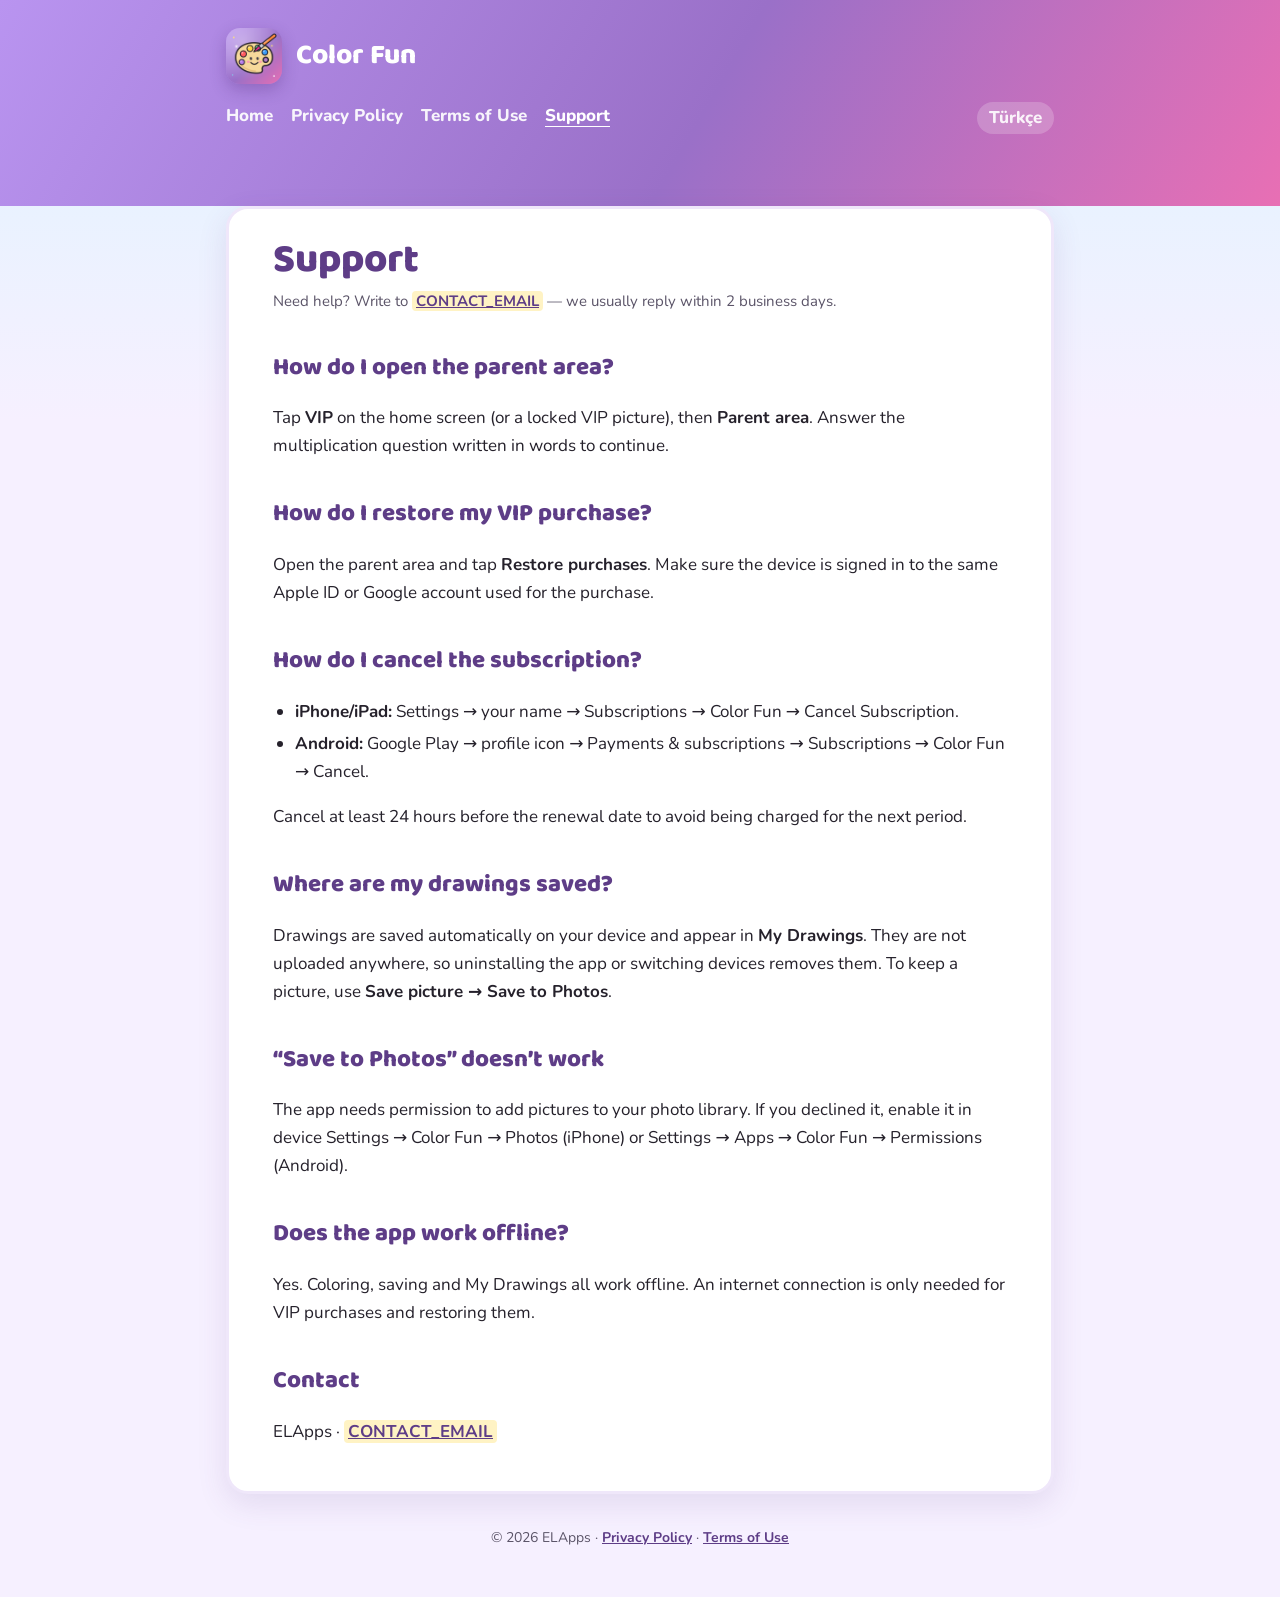
==== support.html @ 16841229 "Add files via upload" ====
<!doctype html>
<html lang="en">
<head>
<meta charset="utf-8">
<meta name="viewport" content="width=device-width, initial-scale=1">
<title>Support – Color Fun</title>
<meta name="description" content="Help and support for the Color Fun kids coloring app.">
<link rel="icon" href="assets/favicon.png">
<link rel="preconnect" href="https://fonts.googleapis.com">
<link rel="preconnect" href="https://fonts.gstatic.com" crossorigin>
<link href="https://fonts.googleapis.com/css2?family=Baloo+2:wght@800&family=Nunito:wght@400;700;800&display=swap" rel="stylesheet">
<link rel="stylesheet" href="style.css">
<link rel="alternate" hreflang="tr" href="tr/destek.html">
</head>
<body>
<header class="site"><div class="wrap">
  <a class="brand" href="./"><img src="assets/icon.png" alt=""><span>Color Fun</span></a>
  <nav class="top" aria-label="Main">
    <a href="./">Home</a>
    <a href="privacy.html">Privacy Policy</a>
    <a href="terms.html">Terms of Use</a>
    <a href="support.html" aria-current="page">Support</a>
    <a class="lang" href="tr/destek.html" hreflang="tr" lang="tr">Türkçe</a>
  </nav>
</div></header>
<main class="wrap">
<article class="card">
  <h1>Support</h1>
  <p class="meta">Need help? Write to <a class="placeholder" href="mailto:CONTACT_EMAIL">CONTACT_EMAIL</a> — we usually reply within 2 business days.</p>

  <h2>How do I open the parent area?</h2>
  <p>Tap <strong>VIP</strong> on the home screen (or a locked VIP picture), then <strong>Parent area</strong>. Answer the multiplication question written in words to continue.</p>

  <h2>How do I restore my VIP purchase?</h2>
  <p>Open the parent area and tap <strong>Restore purchases</strong>. Make sure the device is signed in to the same Apple ID or Google account used for the purchase.</p>

  <h2>How do I cancel the subscription?</h2>
  <ul>
    <li><strong>iPhone/iPad:</strong> Settings → your name → Subscriptions → Color Fun → Cancel Subscription.</li>
    <li><strong>Android:</strong> Google Play → profile icon → Payments &amp; subscriptions → Subscriptions → Color Fun → Cancel.</li>
  </ul>
  <p>Cancel at least 24 hours before the renewal date to avoid being charged for the next period.</p>

  <h2>Where are my drawings saved?</h2>
  <p>Drawings are saved automatically on your device and appear in <strong>My Drawings</strong>. They are not uploaded anywhere, so uninstalling the app or switching devices removes them. To keep a picture, use <strong>Save picture → Save to Photos</strong>.</p>

  <h2>“Save to Photos” doesn’t work</h2>
  <p>The app needs permission to add pictures to your photo library. If you declined it, enable it in device Settings → Color Fun → Photos (iPhone) or Settings → Apps → Color Fun → Permissions (Android).</p>

  <h2>Does the app work offline?</h2>
  <p>Yes. Coloring, saving and My Drawings all work offline. An internet connection is only needed for VIP purchases and restoring them.</p>

  <h2>Contact</h2>
  <p>ELApps · <a class="placeholder" href="mailto:CONTACT_EMAIL">CONTACT_EMAIL</a></p>
</article>
</main>
<footer>© 2026 ELApps · <a href="privacy.html">Privacy Policy</a> · <a href="terms.html">Terms of Use</a></footer>
</body>
</html>
---- style.css ----
:root {
  --lavender: #9a70c8;
  --lavender-dark: #5e3d87;
  --lavender-light: #efe7fa;
  --pink: #f52e91;
  --sky: #ddf4ff;
  --ink: #25212b;
  --muted: #5b5468;
  --card: #ffffff;
  --radius: 22px;
}
* { box-sizing: border-box; }
html { -webkit-text-size-adjust: 100%; background: #f6f0ff; }
body {
  margin: 0;
  font-family: 'Nunito', system-ui, -apple-system, 'Segoe UI', Roboto, sans-serif;
  color: var(--ink);
  background: linear-gradient(180deg, var(--sky) 0, #f6f0ff 420px, #f6f0ff 100%);
  min-height: 100vh;
  line-height: 1.65;
  font-size: 17px;
}
a { color: var(--lavender-dark); font-weight: 700; }
a:focus-visible { outline: 3px solid var(--pink); outline-offset: 2px; border-radius: 4px; }
header.site {
  background: linear-gradient(120deg, #b994f0, var(--lavender) 55%, #e86fb4);
  color: #fff;
  padding: 28px 16px 72px;
}
.wrap { max-width: 860px; margin: 0 auto; padding: 0 16px; }
.brand { display: flex; align-items: center; gap: 14px; text-decoration: none; color: #fff; }
.brand img { width: 56px; height: 56px; border-radius: 14px; box-shadow: 0 6px 16px rgba(60, 20, 100, .25); }
.brand span { font-family: 'Baloo 2', 'Nunito', sans-serif; font-weight: 800; font-size: 28px; }
nav.top { display: flex; flex-wrap: wrap; gap: 8px 18px; margin-top: 18px; }
nav.top a { color: #fff; text-decoration: none; font-weight: 800; opacity: .92; }
nav.top a[aria-current="page"] { text-decoration: underline; text-underline-offset: 5px; opacity: 1; }
nav.top .lang { margin-left: auto; background: rgba(255, 255, 255, .22); padding: 2px 12px; border-radius: 999px; }
main { margin-top: -48px; }
.card {
  background: var(--card);
  border-radius: var(--radius);
  padding: 28px clamp(18px, 4vw, 44px);
  box-shadow: 0 10px 30px rgba(94, 61, 135, .12);
  border: 3px solid var(--lavender-light);
}
h1 { font-family: 'Baloo 2', 'Nunito', sans-serif; font-weight: 800; color: var(--lavender-dark); line-height: 1.15; margin: 0 0 6px; font-size: clamp(30px, 5vw, 40px); }
h2 { font-family: 'Baloo 2', 'Nunito', sans-serif; font-weight: 800; color: var(--lavender-dark); margin: 34px 0 6px; font-size: 24px; }
h3 { margin: 22px 0 4px; font-size: 18px; }
.meta { color: var(--muted); font-size: 15px; margin: 0 0 18px; }
.callout { background: var(--lavender-light); border-radius: 16px; padding: 16px 20px; margin: 18px 0; }
.callout strong { color: var(--lavender-dark); }
ul { padding-left: 22px; }
li { margin: 4px 0; }
table { width: 100%; border-collapse: collapse; margin: 12px 0; font-size: 15px; }
th, td { text-align: left; padding: 10px 12px; border-bottom: 1px solid #e8e1f3; vertical-align: top; }
th { background: #f7f2ff; color: var(--lavender-dark); }
.table-scroll { overflow-x: auto; }
.grid { display: grid; grid-template-columns: repeat(auto-fit, minmax(220px, 1fr)); gap: 16px; margin-top: 18px; }
.tile { display: block; text-decoration: none; color: var(--ink); font-weight: 400; background: #faf7ff; border: 3px solid var(--lavender-light); border-radius: 18px; padding: 18px; }
.tile:hover { border-color: var(--lavender); }
.tile b { display: block; color: var(--lavender-dark); font-size: 19px; margin-bottom: 4px; }
.hero { display: flex; gap: 22px; align-items: center; flex-wrap: wrap; }
.hero img { width: 112px; height: 112px; border-radius: 26px; box-shadow: 0 8px 20px rgba(94, 61, 135, .2); }
.badges { display: flex; flex-wrap: wrap; gap: 8px; margin-top: 10px; }
.badges span { background: #fff0f7; color: #b0166a; font-weight: 800; font-size: 14px; border-radius: 999px; padding: 4px 12px; }
footer { color: var(--muted); font-size: 14px; text-align: center; padding: 32px 16px 48px; }
.placeholder { background: #fff3c4; padding: 0 4px; border-radius: 4px; }
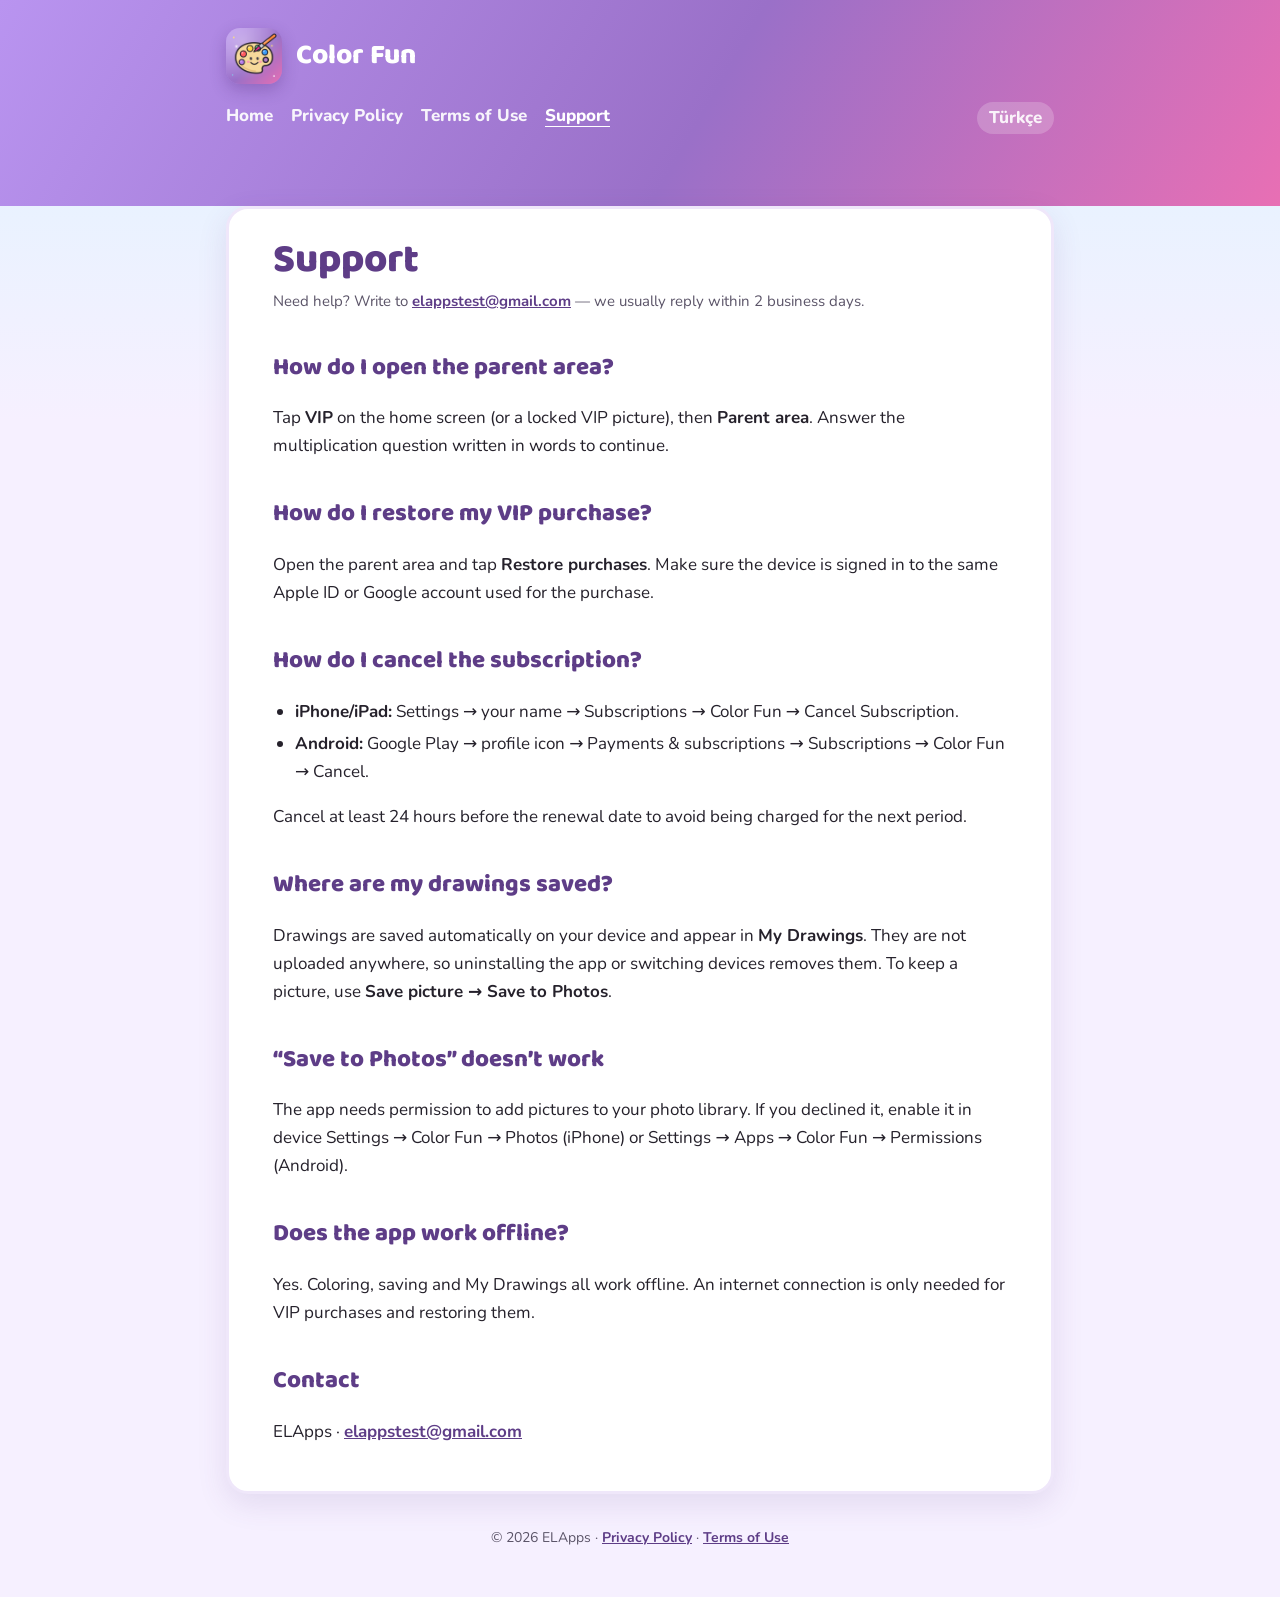
==== commit 8f7cccaa: "Add support contact email" ====
--- a/support.html
+++ b/support.html
@@ -26,7 +26,7 @@
 <main class="wrap">
 <article class="card">
   <h1>Support</h1>
-  <p class="meta">Need help? Write to <a class="placeholder" href="mailto:CONTACT_EMAIL">CONTACT_EMAIL</a> — we usually reply within 2 business days.</p>
+  <p class="meta">Need help? Write to <a href="mailto:elappstest@gmail.com">elappstest@gmail.com</a> — we usually reply within 2 business days.</p>
 
   <h2>How do I open the parent area?</h2>
   <p>Tap <strong>VIP</strong> on the home screen (or a locked VIP picture), then <strong>Parent area</strong>. Answer the multiplication question written in words to continue.</p>
@@ -51,7 +51,7 @@
   <p>Yes. Coloring, saving and My Drawings all work offline. An internet connection is only needed for VIP purchases and restoring them.</p>
 
   <h2>Contact</h2>
-  <p>ELApps · <a class="placeholder" href="mailto:CONTACT_EMAIL">CONTACT_EMAIL</a></p>
+  <p>ELApps · <a href="mailto:elappstest@gmail.com">elappstest@gmail.com</a></p>
 </article>
 </main>
 <footer>© 2026 ELApps · <a href="privacy.html">Privacy Policy</a> · <a href="terms.html">Terms of Use</a></footer>
